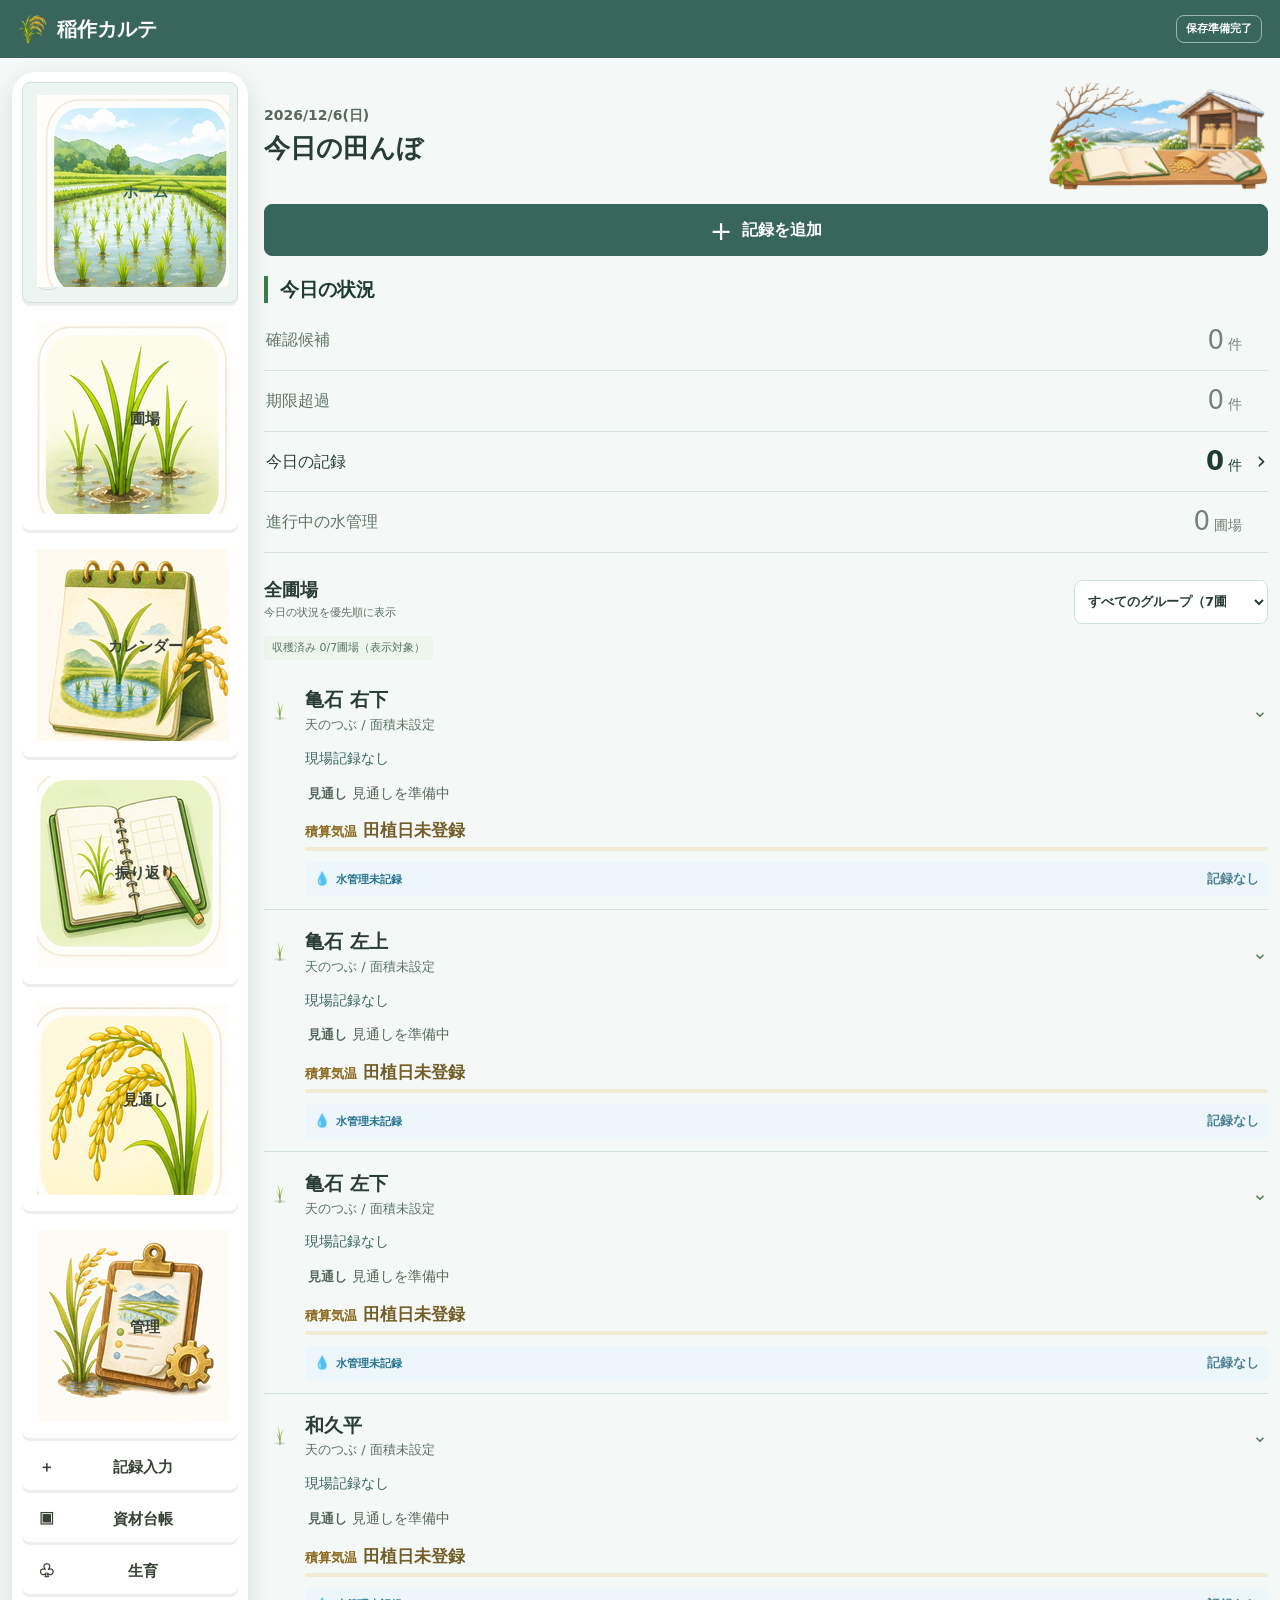
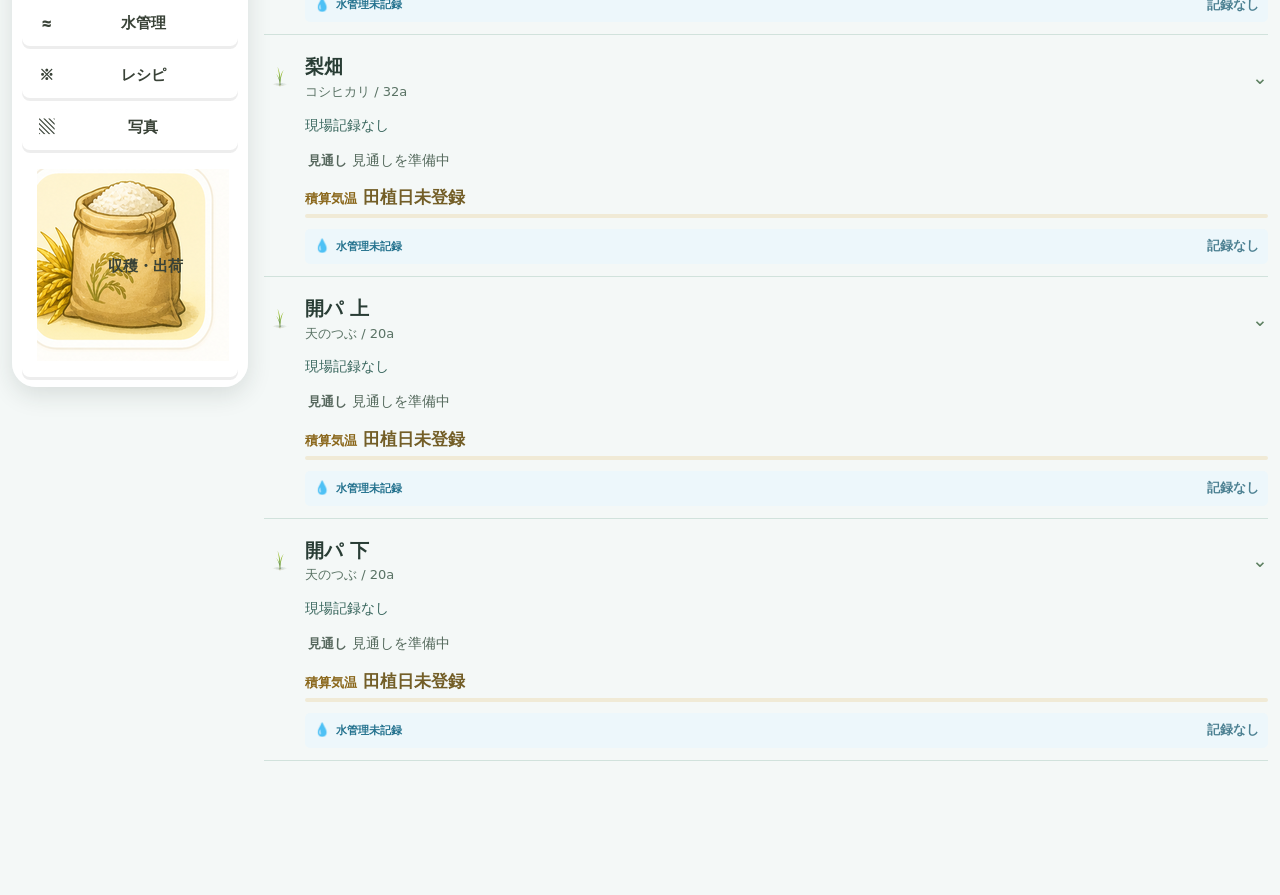
==== mobile.html @ dbfea033 "Unify annual reflection artwork and touch controls" ====
<!doctype html>
<html lang="ja">
<head>
  <meta charset="utf-8">
  <meta http-equiv="Cache-Control" content="no-store, no-cache, must-revalidate">
  <meta http-equiv="Pragma" content="no-cache">
  <meta http-equiv="Expires" content="0">
  <meta name="viewport" content="width=device-width, initial-scale=1">
  <title>稲作カルテを開く</title>
  <style>
    body {
      display: grid;
      place-items: center;
      min-height: 100vh;
      margin: 0;
      background: linear-gradient(180deg, #f5fff2, #edf8ff);
      color: #203025;
      font-family: system-ui, -apple-system, "Segoe UI", sans-serif;
      text-align: center;
    }
    .box {
      width: min(420px, calc(100% - 32px));
      padding: 22px;
      border-radius: 24px;
      background: white;
      box-shadow: 0 8px 24px rgba(31, 48, 37, 0.13);
    }
    a {
      display: inline-block;
      margin-top: 12px;
      padding: 12px 16px;
      border-radius: 18px;
      background: linear-gradient(135deg, #2ba765, #75d86b);
      color: white;
      font-weight: 900;
      text-decoration: none;
    }
  </style>
</head>
<body>
  <div class="box">
    <h1>稲作カルテを開いています</h1>
    <p>最新版 Ver2.0 を読み込みます。</p>
    <a id="openLink" href="index.html?v=20261119_ver327">開く</a>
  </div>
  <script>
    const url = "index.html?v=20261119_ver327";
    document.getElementById("openLink").href = url;
    location.replace(url);
  </script>
</body>
</html>
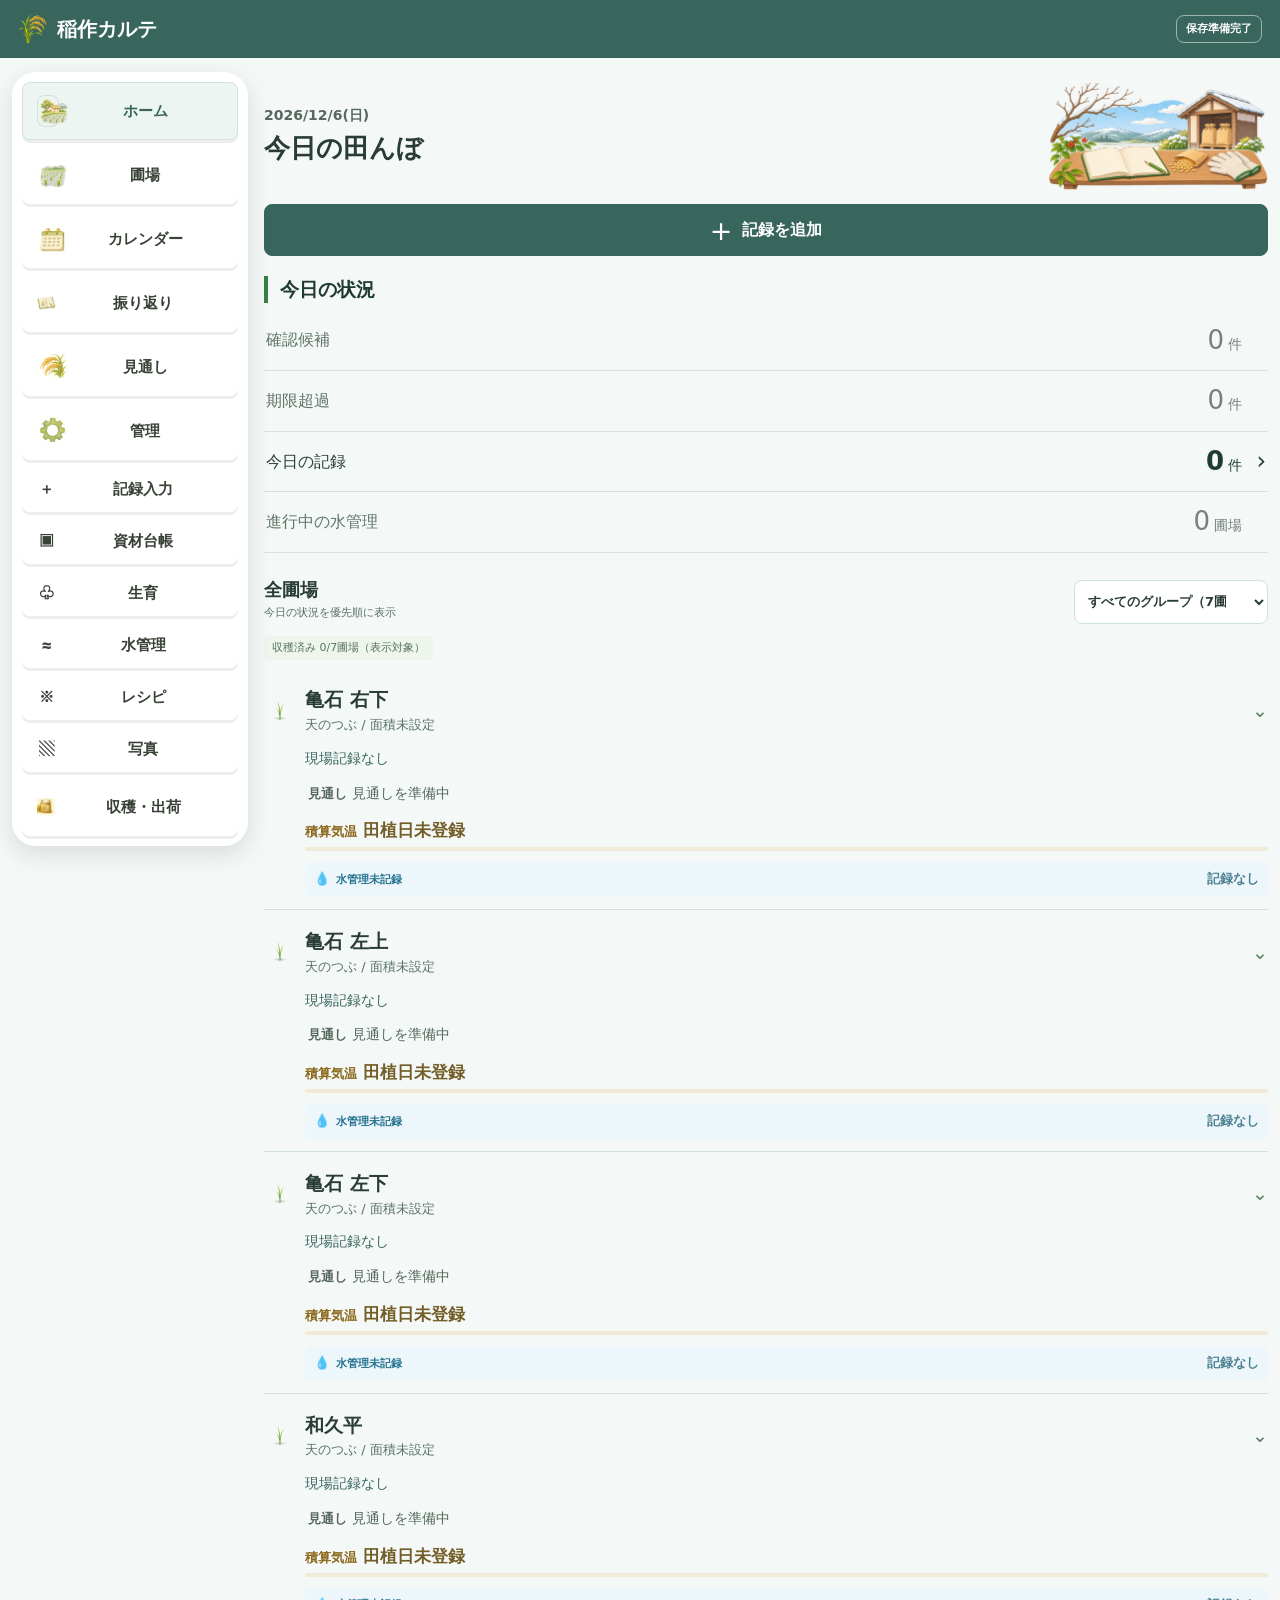
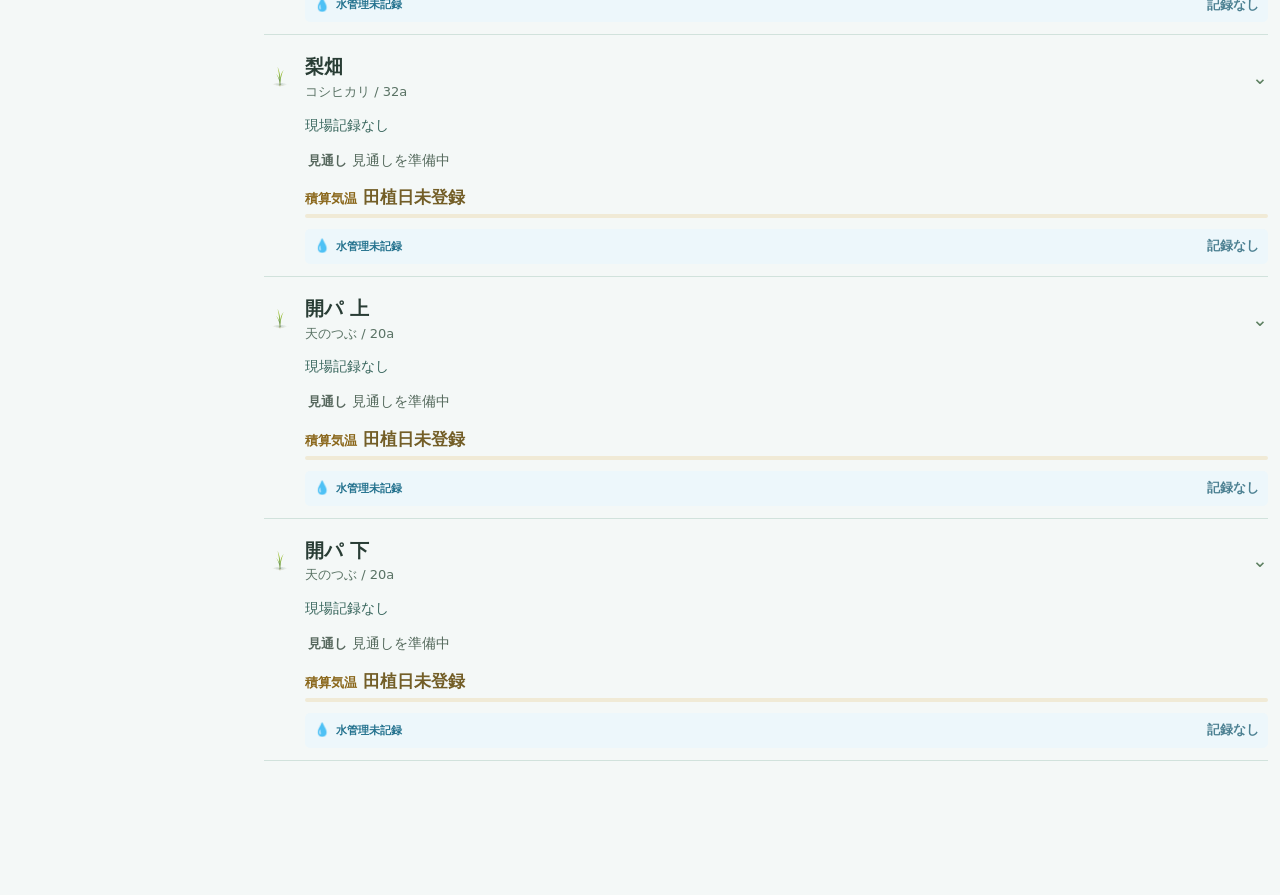
==== commit c933d4d0: "Apply compact watercolor field cards and unified navigation" ====
--- a/mobile.html
+++ b/mobile.html
@@ -41,10 +41,10 @@
   <div class="box">
     <h1>稲作カルテを開いています</h1>
     <p>最新版 Ver2.0 を読み込みます。</p>
-    <a id="openLink" href="index.html?v=20261119_ver327">開く</a>
+    <a id="openLink" href="index.html?v=20261124_ver331">開く</a>
   </div>
   <script>
-    const url = "index.html?v=20261119_ver327";
+    const url = "index.html?v=20261124_ver331";
     document.getElementById("openLink").href = url;
     location.replace(url);
   </script>
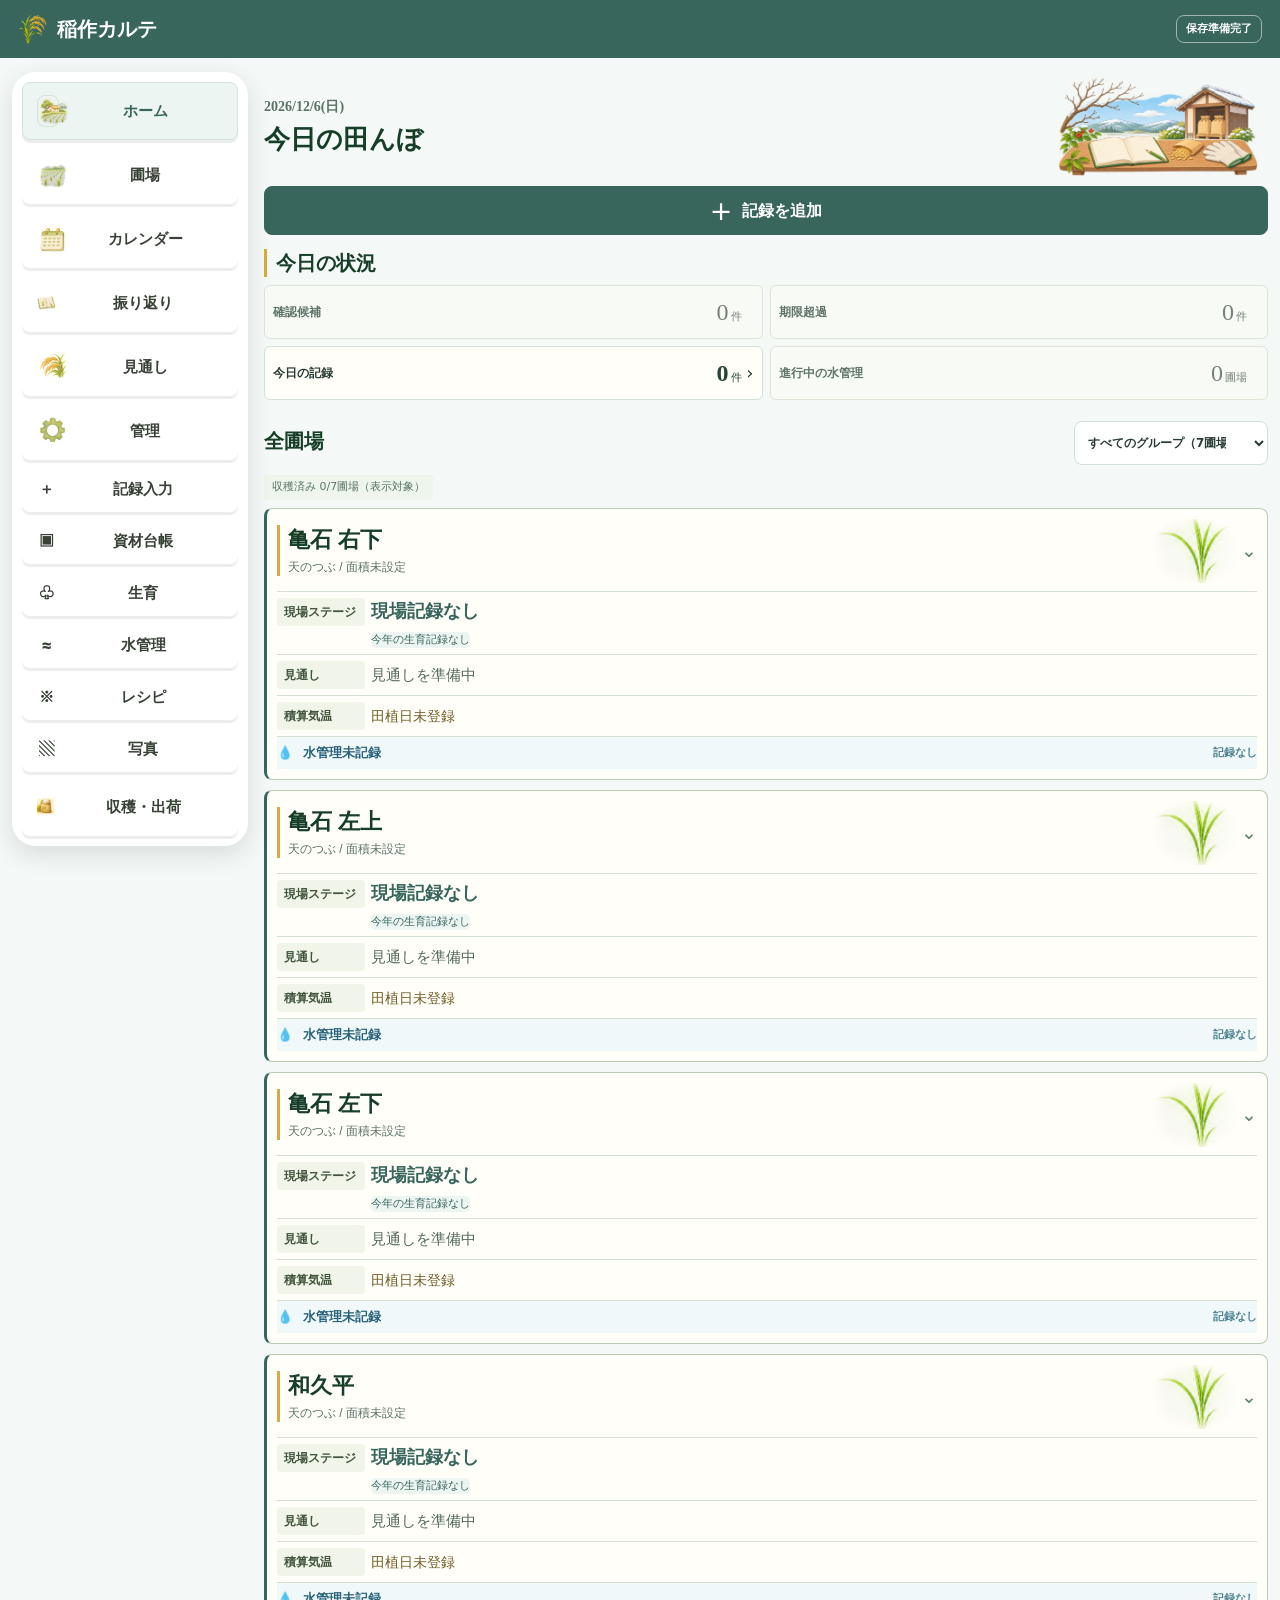
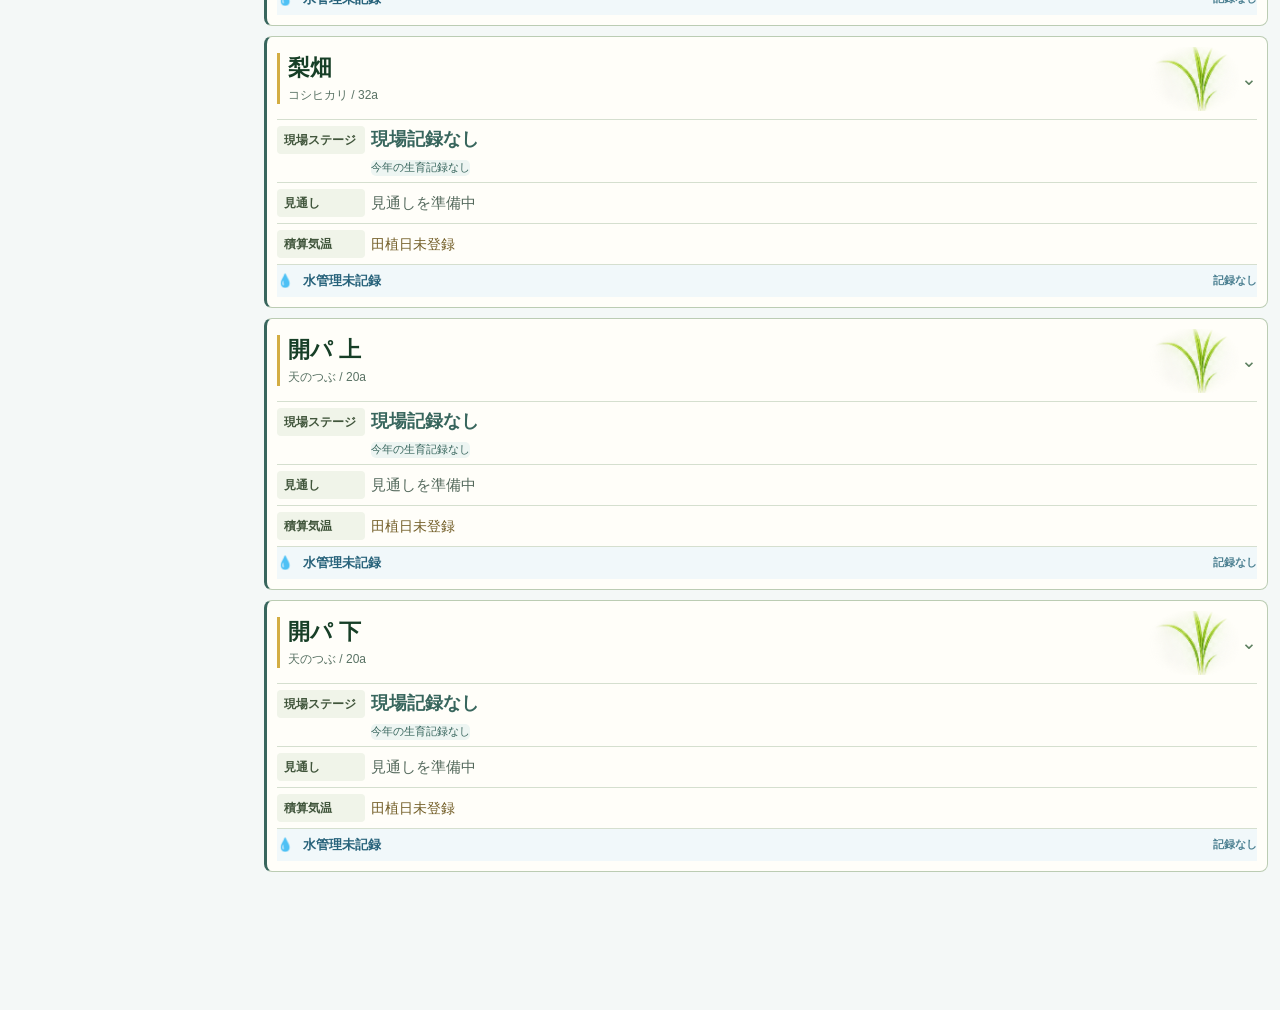
==== commit 7f31e701: "Refine home dashboard and separate field management UI" ====
--- a/mobile.html
+++ b/mobile.html
@@ -41,10 +41,10 @@
   <div class="box">
     <h1>稲作カルテを開いています</h1>
     <p>最新版 Ver2.0 を読み込みます。</p>
-    <a id="openLink" href="index.html?v=20261124_ver331">開く</a>
+    <a id="openLink" href="index.html?v=20261125_ver332">開く</a>
   </div>
   <script>
-    const url = "index.html?v=20261124_ver331";
+    const url = "index.html?v=20261125_ver332";
     document.getElementById("openLink").href = url;
     location.replace(url);
   </script>
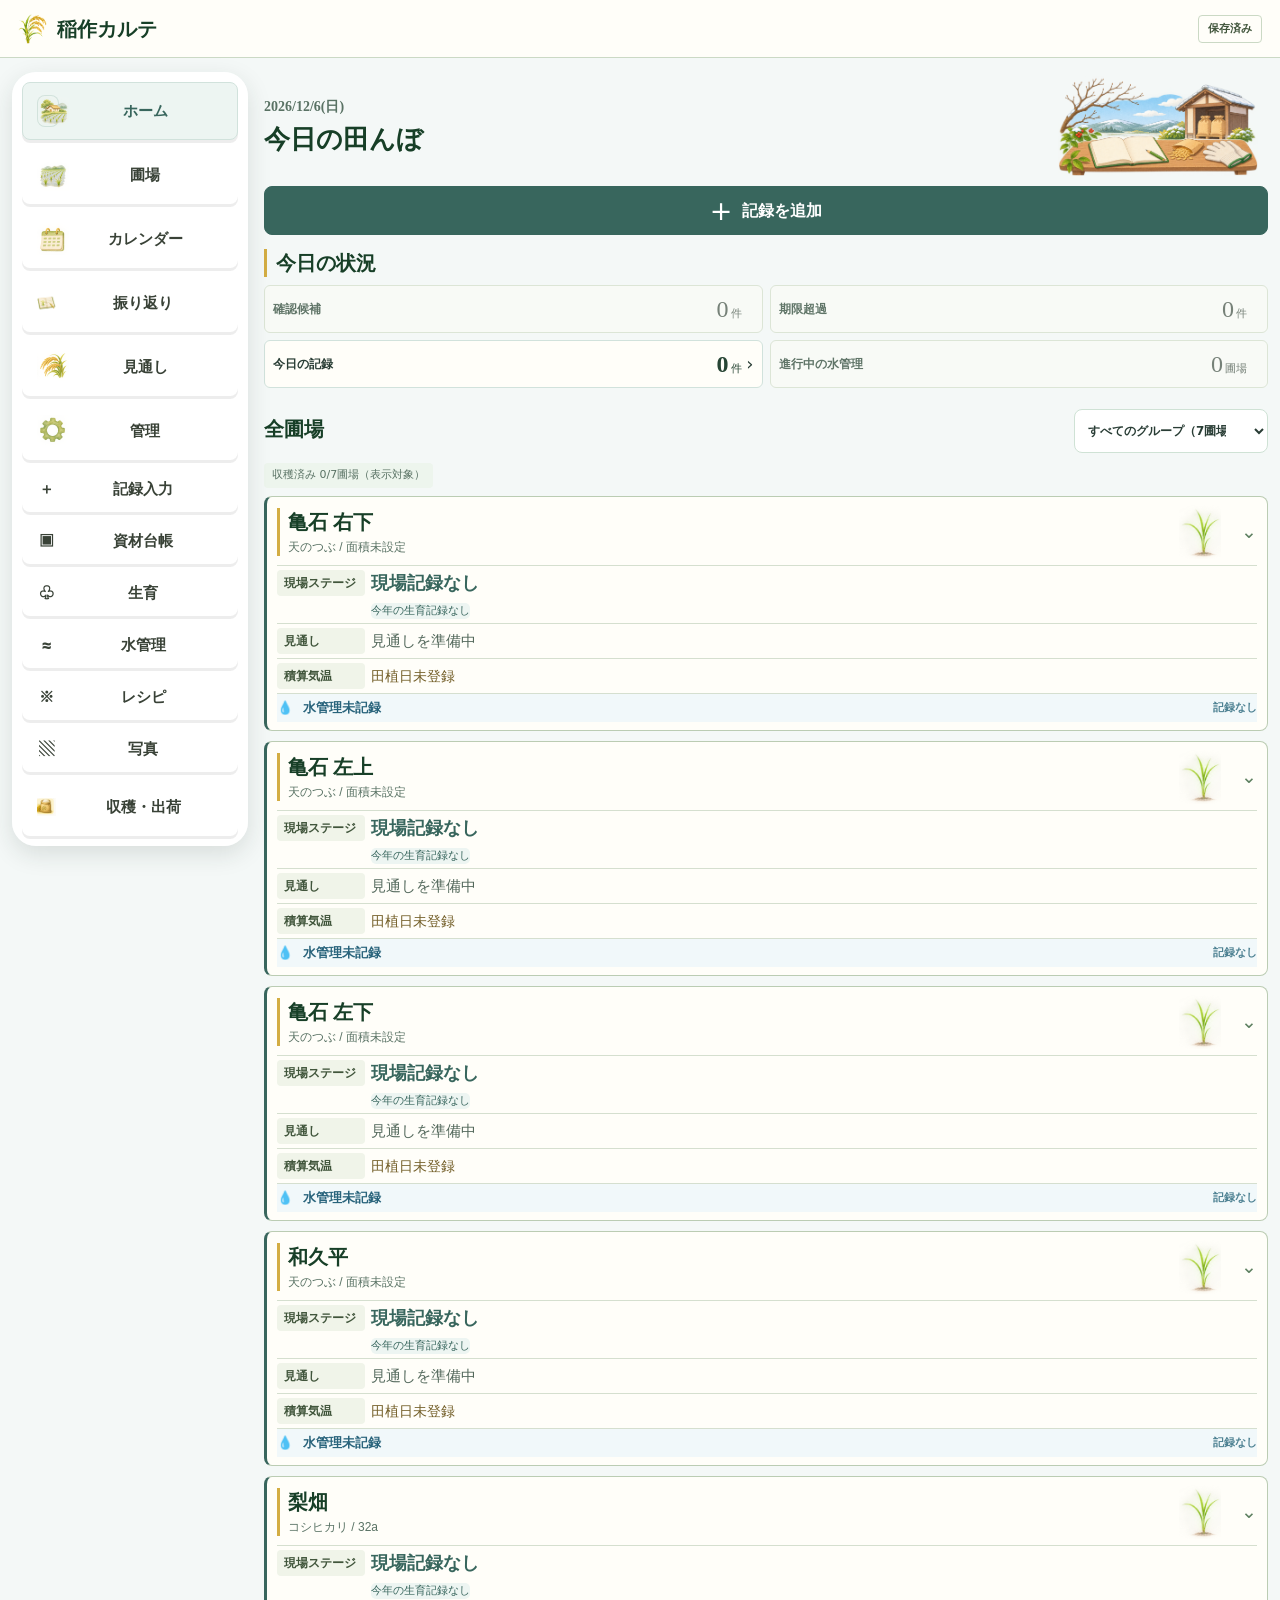
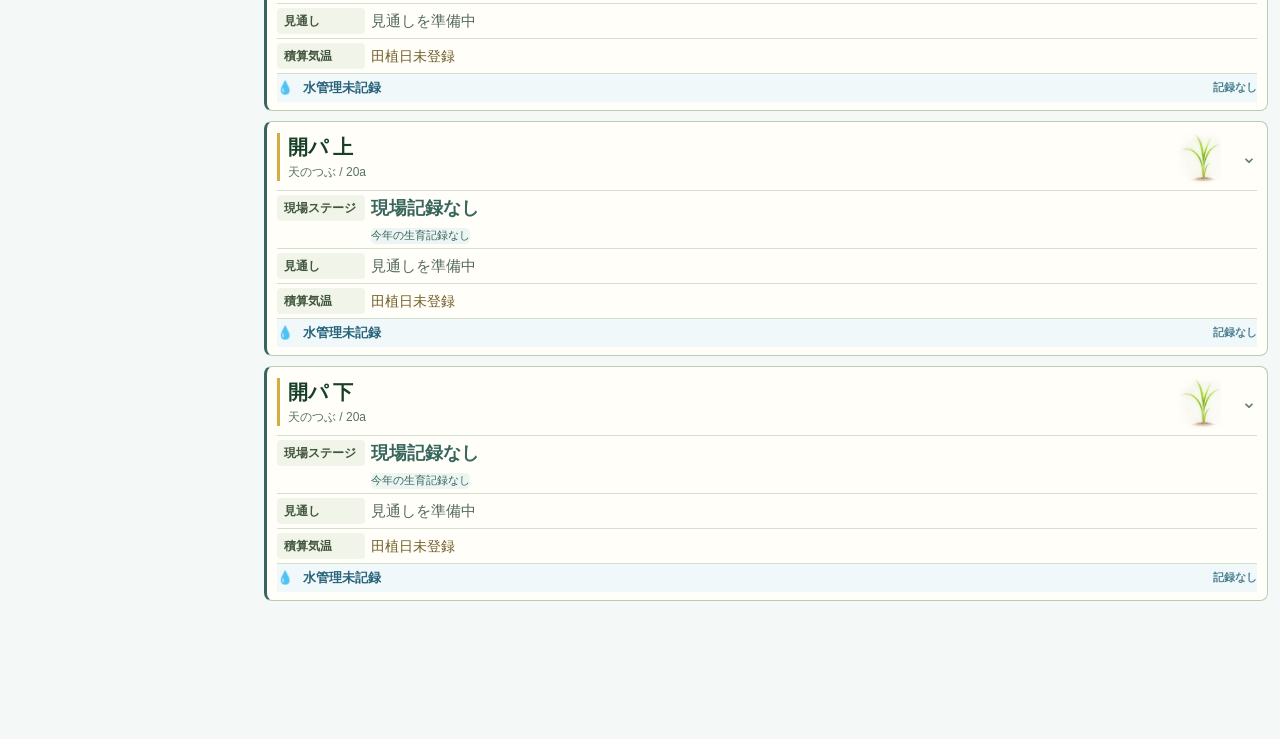
==== commit 5465038e: "Unify watercolor UI and harden record navigation for ver333" ====
--- a/mobile.html
+++ b/mobile.html
@@ -41,10 +41,10 @@
   <div class="box">
     <h1>稲作カルテを開いています</h1>
     <p>最新版 Ver2.0 を読み込みます。</p>
-    <a id="openLink" href="index.html?v=20261125_ver332">開く</a>
+    <a id="openLink" href="index.html?v=20261128_ver333">開く</a>
   </div>
   <script>
-    const url = "index.html?v=20261125_ver332";
+    const url = "index.html?v=20261128_ver333";
     document.getElementById("openLink").href = url;
     location.replace(url);
   </script>
